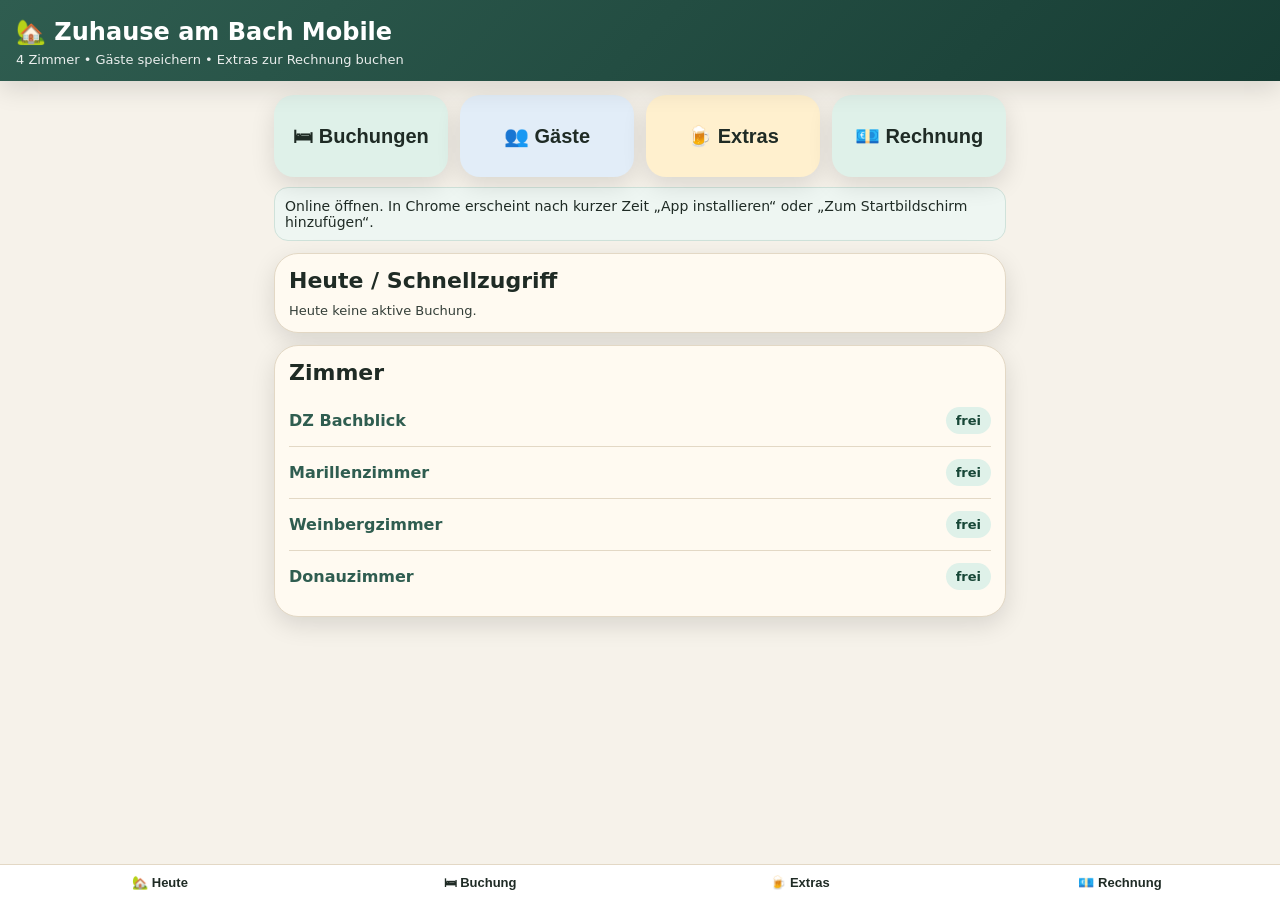
==== docs/index.html @ fea06d2a "v11 v11   Signed-off-by: topdiveair-sketch <topdiveair@gmail.com>" ====
<!doctype html>
<html lang="de">
<head>
<meta charset="utf-8">
<meta name="viewport" content="width=device-width, initial-scale=1, viewport-fit=cover">
<meta name="theme-color" content="#2f5d50">
<link rel="manifest" href="./manifest.webmanifest">
<link rel="icon" href="./icon.svg" type="image/svg+xml">
<title>Zuhause am Bach Mobile</title>
<style>
:root{--bg:#f6f2ea;--card:#fffaf1;--ink:#1f2b25;--green:#2f5d50;--gold:#d89b34;--red:#b64735;--blue:#456c93;--line:#e3d8c5;--shadow:0 8px 24px rgba(0,0,0,.12)}
*{box-sizing:border-box}body{margin:0;font-family:system-ui,-apple-system,Segoe UI,Roboto,Arial,sans-serif;background:var(--bg);color:var(--ink)}
header{position:sticky;top:0;z-index:10;background:linear-gradient(135deg,#2f5d50,#173d34);color:white;padding:18px 16px 14px;box-shadow:var(--shadow)}
h1{font-size:24px;margin:0 0 6px;font-weight:900}.small{font-size:13px;opacity:.9}main{padding:14px;max-width:760px;margin:0 auto 82px}
.grid{display:grid;grid-template-columns:1fr 1fr;gap:12px}.btn,.bigbtn{border:0;border-radius:20px;padding:18px 12px;font-size:20px;font-weight:900;background:var(--card);box-shadow:var(--shadow);color:var(--ink);min-height:82px}
.bigbtn{width:100%;margin:8px 0;text-align:left}.btn:active,.bigbtn:active{transform:scale(.98)}.green{background:#dff1e9}.gold{background:#fff0ce}.red{background:#ffe1db}.blue{background:#e2edf8}
.card{background:var(--card);border:1px solid var(--line);border-radius:24px;padding:14px;margin:12px 0;box-shadow:var(--shadow)}.card h2{margin:0 0 10px;font-size:22px}
.row{display:flex;gap:10px;align-items:center;justify-content:space-between;border-top:1px solid var(--line);padding:12px 0}.row:first-of-type{border-top:0}
.pill{display:inline-block;border-radius:999px;padding:6px 10px;font-size:13px;font-weight:900;background:#eee}.room{font-weight:900;color:var(--green)}
input,select,textarea{width:100%;font-size:18px;padding:14px;border-radius:14px;border:1px solid var(--line);background:white;margin:6px 0 10px}
label{font-weight:900;font-size:14px;color:#66736b}.hidden{display:none}.nav{position:fixed;bottom:0;left:0;right:0;background:white;border-top:1px solid var(--line);display:grid;grid-template-columns:repeat(4,1fr);z-index:20}
.nav button{border:0;background:white;padding:10px 4px;font-size:13px;font-weight:900;color:var(--ink)}.total{font-size:30px;font-weight:900;color:var(--green)}.itembtn{font-size:18px;min-height:68px;padding:12px}.danger{background:#ffe1db;color:#8a2416}.ok{background:#dff1e9;color:#174737}.notice{font-size:14px;background:#eef6f2;border:1px solid #cfe2da;border-radius:14px;padding:10px;margin-top:10px}@media (min-width:700px){.grid{grid-template-columns:repeat(4,1fr)}}
</style>
</head>
<body>
<header><h1>🏡 Zuhause am Bach Mobile</h1><div class="small">4 Zimmer • Gäste speichern • Extras zur Rechnung buchen</div></header>
<main>
<section id="home"><div class="grid"><button class="btn green" onclick="show('bookings')">🛏 Buchungen</button><button class="btn blue" onclick="show('guests')">👥 Gäste</button><button class="btn gold" onclick="show('extras')">🍺 Extras</button><button class="btn green" onclick="show('invoice')">💶 Rechnung</button></div><div class="notice" id="installHint">Online öffnen. In Chrome erscheint nach kurzer Zeit „App installieren“ oder „Zum Startbildschirm hinzufügen“.</div><div class="card"><h2>Heute / Schnellzugriff</h2><div id="todayList"></div></div><div class="card"><h2>Zimmer</h2><div id="roomStatus"></div></div></section>
<section id="bookings" class="hidden"><button class="bigbtn green" onclick="newBooking()">➕ Neue Buchung</button><div class="card"><h2>Buchungen</h2><div id="bookingList"></div></div></section>
<section id="guests" class="hidden"><button class="bigbtn green" onclick="newGuest()">➕ Neuen Gast hinzufügen</button><div class="card"><h2>Gespeicherte Gäste</h2><input id="guestSearch" placeholder="Gast suchen..." oninput="renderGuests()"><div id="guestList"></div></div></section>
<section id="editGuest" class="hidden"><div class="card"><h2 id="guestFormTitle">Gast</h2><input type="hidden" id="guestId"><label>Name</label><input id="guestName"><label>Telefon</label><input id="guestPhone"><label>E-Mail</label><input id="guestEmail"><label>Notizen</label><textarea id="guestNotes" rows="3"></textarea><button class="bigbtn green" onclick="saveGuest()">💾 Gast speichern</button><button class="bigbtn" onclick="show('guests')">Zurück</button></div></section>
<section id="editBooking" class="hidden"><div class="card"><h2 id="bookingFormTitle">Buchung</h2><input type="hidden" id="bookingId"><label>Gast</label><select id="bookingGuest"></select><button class="bigbtn blue" onclick="newGuestFromBooking()">➕ Gast neu hinzufügen</button><label>Zimmer</label><select id="bookingRoom"></select><label>Anreise</label><input id="bookingArrival" type="date"><label>Abreise</label><input id="bookingDeparture" type="date"><label>Personen</label><input id="bookingPersons" type="number" min="1" value="2"><label>Zimmerpreis pro Nacht</label><input id="bookingPrice" type="number" step="0.01" value="89"><label>Frühstück</label><select id="bookingBreakfast"><option value="kein">kein</option><option value="normal">normal</option><option value="vegetarisch">vegetarisch</option><option value="vegan">vegan</option></select><button class="bigbtn green" onclick="saveBooking()">💾 Buchung speichern</button><button class="bigbtn danger" onclick="deleteBooking()">🗑 Buchung löschen</button><button class="bigbtn" onclick="show('bookings')">Zurück</button></div></section>
<section id="extras" class="hidden"><div class="card"><h2>Gast / Buchung auswählen</h2><select id="activeBooking" onchange="setActiveBooking(this.value)"></select></div><div class="card"><h2>Getränke</h2><div class="grid" id="drinkButtons"></div></div><div class="card"><h2>Speisen</h2><div class="grid" id="foodButtons"></div></div><div class="card"><h2>Freie Position</h2><label>Text</label><input id="customText" placeholder="z.B. Marillenkuchen"><label>Betrag €</label><input id="customPrice" type="number" step="0.01" placeholder="0.00"><button class="bigbtn green" onclick="addCustom()">➕ Zur Rechnung</button></div></section>
<section id="invoice" class="hidden"><div class="card"><h2>Rechnung / Extras</h2><select id="invoiceBooking" onchange="setActiveBooking(this.value)"></select><div id="invoiceDetails"></div><button class="bigbtn blue" onclick="copyInvoice()">📋 Rechnungstext kopieren</button><button class="bigbtn gold" onclick="exportJson()">⬇ Export JSON</button><button class="bigbtn danger" onclick="clearExtras()">🧹 Extras löschen</button></div></section>
</main>
<nav class="nav"><button onclick="show('home')">🏡 Heute</button><button onclick="show('bookings')">🛏 Buchung</button><button onclick="show('extras')">🍺 Extras</button><button onclick="show('invoice')">💶 Rechnung</button></nav>
<script src="./app.js"></script>
</body>
</html>
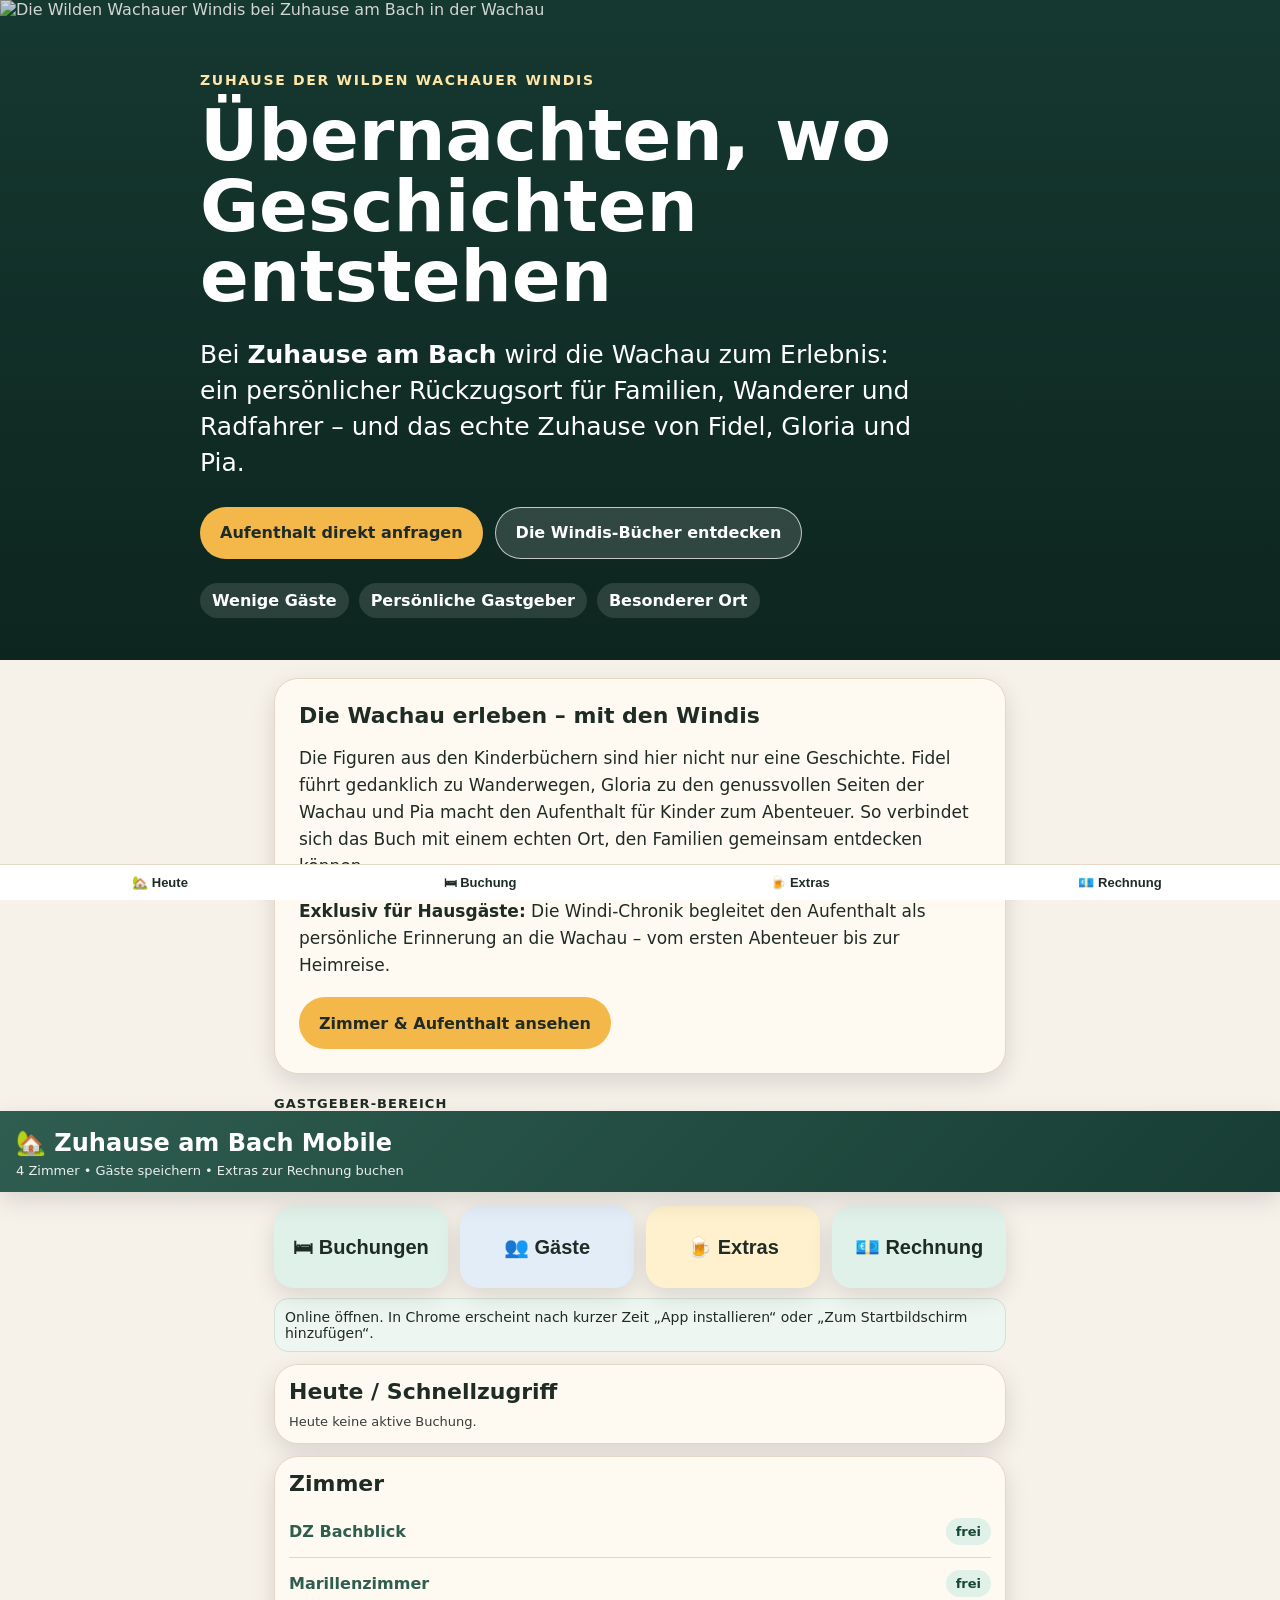
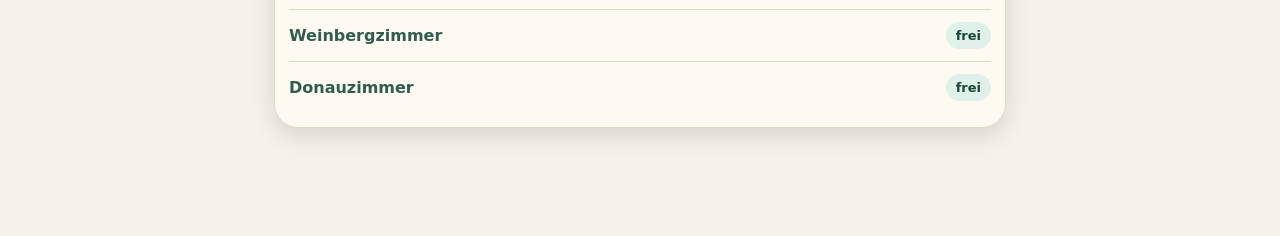
==== commit 0d58a0b1: "Positioniere Zuhause am Bach als Zuhause der Windis" ====
--- a/docs/index.html
+++ b/docs/index.html
@@ -6,7 +6,8 @@
 <meta name="theme-color" content="#2f5d50">
 <link rel="manifest" href="./manifest.webmanifest">
 <link rel="icon" href="./icon.svg" type="image/svg+xml">
-<title>Zuhause am Bach Mobile</title>
+<meta name="description" content="Übernachten, wo Geschichten entstehen: Zuhause am Bach in der Wachau – das Zuhause der Wilden Wachauer Windis. Persönlich wohnen, die Wachau entdecken und direkt anfragen.">
+<title>Zuhause am Bach – Zuhause der Wilden Wachauer Windis</title>
 <style>
 :root{--bg:#f6f2ea;--card:#fffaf1;--ink:#1f2b25;--green:#2f5d50;--gold:#d89b34;--red:#b64735;--blue:#456c93;--line:#e3d8c5;--shadow:0 8px 24px rgba(0,0,0,.12)}
 *{box-sizing:border-box}body{margin:0;font-family:system-ui,-apple-system,Segoe UI,Roboto,Arial,sans-serif;background:var(--bg);color:var(--ink)}
@@ -20,9 +21,32 @@
 input,select,textarea{width:100%;font-size:18px;padding:14px;border-radius:14px;border:1px solid var(--line);background:white;margin:6px 0 10px}
 label{font-weight:900;font-size:14px;color:#66736b}.hidden{display:none}.nav{position:fixed;bottom:0;left:0;right:0;background:white;border-top:1px solid var(--line);display:grid;grid-template-columns:repeat(4,1fr);z-index:20}
 .nav button{border:0;background:white;padding:10px 4px;font-size:13px;font-weight:900;color:var(--ink)}.total{font-size:30px;font-weight:900;color:var(--green)}.itembtn{font-size:18px;min-height:68px;padding:12px}.danger{background:#ffe1db;color:#8a2416}.ok{background:#dff1e9;color:#174737}.notice{font-size:14px;background:#eef6f2;border:1px solid #cfe2da;border-radius:14px;padding:10px;margin-top:10px}@media (min-width:700px){.grid{grid-template-columns:repeat(4,1fr)}}
+.brand-hero{position:relative;isolation:isolate;min-height:560px;display:grid;align-items:end;background:#173d34;color:#fff;overflow:hidden}.brand-hero>img{position:absolute;inset:0;width:100%;height:100%;object-fit:cover;z-index:-2}.brand-hero:after{content:"";position:absolute;inset:0;background:linear-gradient(180deg,rgba(12,35,29,.18),rgba(12,35,29,.92));z-index:-1}.hero-copy{width:min(920px,100%);margin:auto;padding:72px 20px 42px}.eyebrow{font-size:14px;font-weight:900;letter-spacing:.12em;text-transform:uppercase;color:#ffe5a8}.brand-hero h1{font-size:clamp(38px,7vw,72px);line-height:.98;max-width:780px;margin:12px 0 18px}.brand-hero p{font-size:clamp(18px,2.5vw,25px);max-width:720px;line-height:1.45}.hero-actions{display:flex;flex-wrap:wrap;gap:12px;margin:24px 0}.cta{display:inline-flex;align-items:center;justify-content:center;min-height:52px;padding:14px 20px;border-radius:999px;background:#f4b84a;color:#1f2b25;text-decoration:none;font-weight:900}.cta.secondary{background:rgba(255,255,255,.14);border:1px solid rgba(255,255,255,.7);color:#fff}.trust{display:flex;flex-wrap:wrap;gap:10px;font-weight:800}.trust span{padding:8px 12px;border-radius:999px;background:rgba(255,255,255,.12)}.brand-story{max-width:760px;margin:18px auto;padding:0 14px}.brand-story .card{padding:24px}.brand-story p{font-size:17px;line-height:1.6}.brand-links{display:flex;flex-wrap:wrap;gap:10px;margin-top:18px}.admin-label{max-width:760px;margin:22px auto 0;padding:0 14px;color:var(--muted);font-size:13px;font-weight:900;text-transform:uppercase;letter-spacing:.08em}@media(max-width:520px){.brand-hero{min-height:620px}.hero-copy{padding:52px 18px 34px}.hero-actions{display:grid}.cta{width:100%}.trust{display:grid}.brand-story .card{padding:18px}}
 </style>
 </head>
 <body>
+<section class="brand-hero" aria-labelledby="brand-title">
+<img src="https://raw.githubusercontent.com/topdiveair-sketch/gaestapp/feature/weather-dashboard/hero-windis.png" alt="Die Wilden Wachauer Windis bei Zuhause am Bach in der Wachau">
+<div class="hero-copy">
+<div class="eyebrow">Zuhause der Wilden Wachauer Windis</div>
+<h1 id="brand-title">Übernachten, wo Geschichten entstehen</h1>
+<p>Bei <strong>Zuhause am Bach</strong> wird die Wachau zum Erlebnis: ein persönlicher Rückzugsort für Familien, Wanderer und Radfahrer – und das echte Zuhause von Fidel, Gloria und Pia.</p>
+<div class="hero-actions">
+<a class="cta" href="https://wa.me/436646437526?text=Hallo%2C%20ich%20m%C3%B6chte%20gerne%20direkt%20bei%20Zuhause%20am%20Bach%20buchen." target="_blank" rel="noopener">Aufenthalt direkt anfragen</a>
+<a class="cta secondary" href="https://www.diewildenwachauerwindis.at/buecher-shop/die-wilden-wachauer-windis/" target="_blank" rel="noopener">Die Windis-Bücher entdecken</a>
+</div>
+<div class="trust" aria-label="Ihre Vorteile"><span>Wenige Gäste</span><span>Persönliche Gastgeber</span><span>Besonderer Ort</span></div>
+</div>
+</section>
+<section class="brand-story">
+<article class="card">
+<h2>Die Wachau erleben – mit den Windis</h2>
+<p>Die Figuren aus den Kinderbüchern sind hier nicht nur eine Geschichte. Fidel führt gedanklich zu Wanderwegen, Gloria zu den genussvollen Seiten der Wachau und Pia macht den Aufenthalt für Kinder zum Abenteuer. So verbindet sich das Buch mit einem echten Ort, den Familien gemeinsam entdecken können.</p>
+<p><strong>Exklusiv für Hausgäste:</strong> Die Windi-Chronik begleitet den Aufenthalt als persönliche Erinnerung an die Wachau – vom ersten Abenteuer bis zur Heimreise.</p>
+<div class="brand-links"><a class="cta" href="https://www.diewildenwachauerwindis.at/zuhause-am-bach-privatzimmer/" target="_blank" rel="noopener">Zimmer &amp; Aufenthalt ansehen</a></div>
+</article>
+</section>
+<div class="admin-label">Gastgeber-Bereich</div>
 <header><h1>🏡 Zuhause am Bach Mobile</h1><div class="small">4 Zimmer • Gäste speichern • Extras zur Rechnung buchen</div></header>
 <main>
 <section id="home"><div class="grid"><button class="btn green" onclick="show('bookings')">🛏 Buchungen</button><button class="btn blue" onclick="show('guests')">👥 Gäste</button><button class="btn gold" onclick="show('extras')">🍺 Extras</button><button class="btn green" onclick="show('invoice')">💶 Rechnung</button></div><div class="notice" id="installHint">Online öffnen. In Chrome erscheint nach kurzer Zeit „App installieren“ oder „Zum Startbildschirm hinzufügen“.</div><div class="card"><h2>Heute / Schnellzugriff</h2><div id="todayList"></div></div><div class="card"><h2>Zimmer</h2><div id="roomStatus"></div></div></section>
